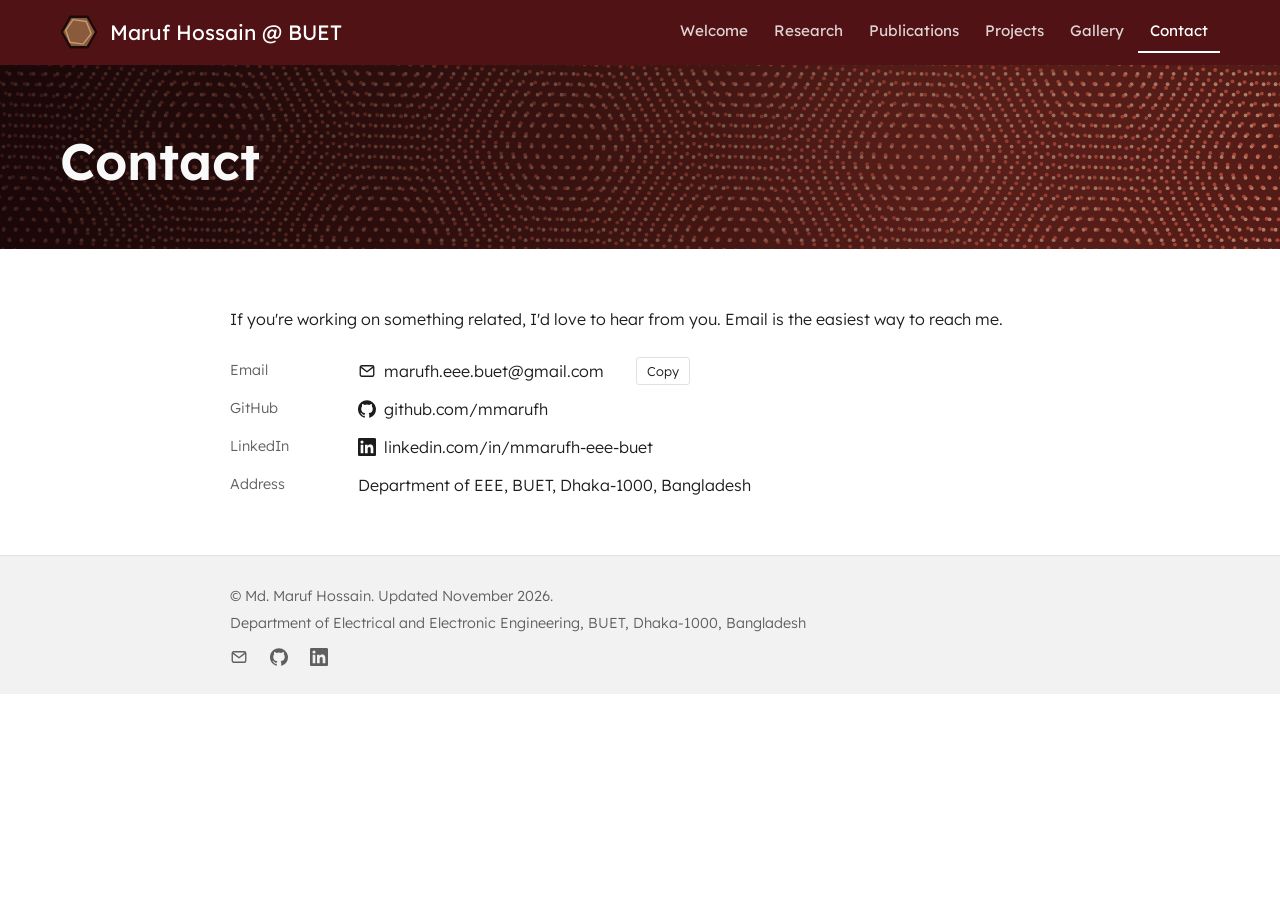
==== contact.html @ a51764e7 "Add files via upload" ====
<!doctype html>
<html lang="en">
<head>
<meta charset="utf-8">
<meta name="viewport" content="width=device-width, initial-scale=1, viewport-fit=cover">
<meta name="description" content="Md. Maruf Hossain, B.Sc. EEE (BUET). Twistronics, non-linear optics, low energy electronics and in-memory computing.">
<title>Contact | Md. Maruf Hossain</title>
<link rel="preconnect" href="https://fonts.googleapis.com">
<link rel="preconnect" href="https://fonts.gstatic.com" crossorigin>
<link rel="stylesheet" href="https://fonts.googleapis.com/css2?family=Lexend:wght@300;400;500;600&display=swap">
<link rel="stylesheet" href="style.css">
</head>
<body>
<!-- Icons used for the email, GitHub and LinkedIn links -->
<svg width="0" height="0" style="position:absolute" aria-hidden="true">
  <symbol id="i-mail" viewBox="0 0 24 24"><rect x="3" y="5" width="18" height="14" rx="2"/><path d="M3.5 6.5 12 13l8.5-6.5"/></symbol>
  <symbol id="i-github" viewBox="0 0 24 24"><path d="M12 .3a12 12 0 0 0-3.8 23.38c.6.12.83-.26.83-.57l-.02-2.04c-3.34.72-4.04-1.61-4.04-1.61-.55-1.39-1.33-1.76-1.33-1.76-1.09-.74.08-.73.08-.73 1.2.09 1.84 1.24 1.84 1.24 1.07 1.83 2.8 1.3 3.49 1 .1-.78.42-1.3.76-1.6-2.67-.3-5.47-1.33-5.47-5.93 0-1.31.47-2.38 1.24-3.22-.14-.3-.54-1.52.1-3.18 0 0 1-.32 3.3 1.23a11.5 11.5 0 0 1 6 0c2.28-1.55 3.29-1.23 3.29-1.23.64 1.66.24 2.88.12 3.18a4.65 4.65 0 0 1 1.23 3.22c0 4.61-2.8 5.63-5.48 5.92.42.36.81 1.1.81 2.22l-.01 3.29c0 .31.2.69.82.57A12 12 0 0 0 12 .3"/></symbol>
  <symbol id="i-linkedin" viewBox="0 0 24 24"><path d="M20.45 20.45h-3.55v-5.57c0-1.33-.03-3.04-1.85-3.04-1.85 0-2.14 1.45-2.14 2.94v5.67H9.35V9h3.41v1.56h.05c.48-.9 1.64-1.85 3.37-1.85 3.6 0 4.27 2.37 4.27 5.46v6.28zM5.34 7.43a2.06 2.06 0 1 1 0-4.13 2.06 2.06 0 0 1 0 4.13zm1.78 13.02H3.56V9h3.56v11.45zM22.22 0H1.77C.79 0 0 .77 0 1.73v20.54C0 23.23.79 24 1.77 24h20.45c.98 0 1.78-.77 1.78-1.73V1.73C24 .77 23.2 0 22.22 0z"/></symbol>
</svg>

<header class="bar">
  <div class="inner">
    <a class="brand" href="index.html">
      <svg class="logo" viewBox="0 0 40 40" aria-hidden="true">
        <polygon points="11,4 29,4 38,20 29,36 11,36 2,20" fill="#8a5a3c" stroke="#1c0a0b" stroke-width="2.5"/>
        <polygon points="12,8 26,8 33,20 26,32 12,32 6,20" fill="none" stroke="#c49a74" stroke-width="1.5" transform="rotate(8 20 20)"/>
      </svg>
      Maruf Hossain @ BUET
    </a>
    <nav aria-label="Pages">
      <ul>
        <li><a href="index.html">Welcome</a></li>
        <li><a href="research.html">Research</a></li>
        <li><a href="publications.html">Publications</a></li>
        <li><a href="projects.html">Projects</a></li>
        <li><a href="gallery.html">Gallery</a></li>
        <li><a href="contact.html" aria-current="page">Contact</a></li>
      </ul>
    </nav>
  </div>
</header>

<div class="banner small">
  <canvas id="moire" aria-hidden="true"></canvas>
  <div class="wrap">
    <h1>Contact</h1>
  </div>
</div>

<main>
  <!-- CONTACT -->
  <section class="page" id="contact">
    <div class="wrap">
      <p style="margin-bottom:24px">If you're working on something related, I'd love to hear from you. Email is the easiest way to reach me.</p>
      <div class="contact-grid">
        <span class="k">Email</span>
        <span class="social"><a href="mailto:marufh.eee.buet@gmail.com"><svg class="i stroke"><use href="#i-mail"/></svg><code>marufh.eee.buet@gmail.com</code></a><button class="copy" type="button" data-copy="marufh.eee.buet@gmail.com">Copy</button></span>
        <span class="k">GitHub</span>
        <span class="social"><a href="https://github.com/mmarufh" target="_blank" rel="noopener"><svg class="i"><use href="#i-github"/></svg>github.com/mmarufh</a></span>
        <span class="k">LinkedIn</span>
        <span class="social"><a href="https://www.linkedin.com/in/mmarufh-eee-buet" target="_blank" rel="noopener"><svg class="i"><use href="#i-linkedin"/></svg>linkedin.com/in/mmarufh-eee-buet</a></span>
        <span class="k">Address</span>
        <span>Department of EEE, BUET, Dhaka-1000, Bangladesh</span>
      </div>
    </div>
  </section>
</main>

<footer>
  <div class="wrap">
    <span>© Md. Maruf Hossain. Updated November 2026.</span>
    <span>Department of Electrical and Electronic Engineering, BUET, Dhaka-1000, Bangladesh</span>
    <div class="social" style="margin-top:10px">
      <a href="mailto:marufh.eee.buet@gmail.com" aria-label="Email"><svg class="i stroke"><use href="#i-mail"/></svg></a>
      <a href="https://github.com/mmarufh" target="_blank" rel="noopener" aria-label="GitHub"><svg class="i"><use href="#i-github"/></svg></a>
      <a href="https://www.linkedin.com/in/mmarufh-eee-buet" target="_blank" rel="noopener" aria-label="LinkedIn"><svg class="i"><use href="#i-linkedin"/></svg></a>
    </div>
  </div>
</footer>

<script src="site.js"></script>
</body>
</html>
---- style.css ----
/* Shared look for every page. Colours are the variables in :root below. */
/* Layout: matches the LeeLab Google Sites theme. Maroon top bar with the site name and tabs,
   a full-width banner with a large white title, then one narrow light column of content
   with coral-red section headings. Single light theme on purpose, like the original. */
:root{
  --maroon:#501214;
  --maroon-dark:#3a0c0e;
  --heading:#d13619;
  --link:#ea664d;
  --ink:#1c1c1c;
  --muted:#5f5f5f;
  --bg:#ffffff;
  --band:#f2f2f2;
  --line:#e2e0e0;
  --f:"Lexend", "Segoe UI", Arial, sans-serif;
  color-scheme:light;
}
*{box-sizing:border-box}
html{scroll-behavior:smooth;scroll-padding-top:76px}
@media (prefers-reduced-motion: reduce){html{scroll-behavior:auto}}
body{background:var(--bg);color:var(--ink);font-family:var(--f);font-weight:300;font-size:16px;line-height:1.75}
body::before{content:"";position:fixed;inset:0 0 auto;height:env(safe-area-inset-top,0px);z-index:10;background:var(--maroon)}
a{color:var(--link);text-underline-offset:2px}
a:focus-visible,button:focus-visible{outline:2px solid var(--link);outline-offset:3px;border-radius:3px}
h1,h2,h3{font-family:var(--f);margin:0;line-height:1.25;text-wrap:balance}
p{margin:0}
strong,b{font-weight:500}
.wrap{max-width:860px;margin:0 auto;padding-left:max(20px,env(safe-area-inset-left,0px));padding-right:max(20px,env(safe-area-inset-right,0px))}
.wrap.wide{max-width:1040px}

/* top bar */
header.bar{position:sticky;top:env(safe-area-inset-top,0px);z-index:5;background:var(--maroon);color:#fff}
header.bar .inner{max-width:1200px;margin:0 auto;display:flex;align-items:center;justify-content:space-between;gap:16px;flex-wrap:wrap;padding-block:12px;padding-left:max(20px,env(safe-area-inset-left,0px));padding-right:max(20px,env(safe-area-inset-right,0px))}
.brand{display:flex;align-items:center;gap:12px;color:#fff;text-decoration:none;font-size:1.3rem;font-weight:400}
.logo{width:38px;height:38px;flex:none}
nav ul{list-style:none;margin:0;padding:0;display:flex;gap:2px;flex-wrap:wrap}
nav a{display:block;padding:6px 12px;color:rgba(255,255,255,.82);text-decoration:none;font-size:.95rem;font-weight:400;border-bottom:2px solid transparent}
nav a:hover{color:#fff;border-bottom-color:#fff}

/* banner */
.banner{position:relative;overflow:hidden;background:var(--maroon-dark);color:#f9f9f9}
#moire{position:absolute;inset:0;width:100%;height:100%;display:block}
.banner::after{content:"";position:absolute;inset:0;background:linear-gradient(90deg,rgba(20,6,7,.78) 0%,rgba(20,6,7,.45) 55%,rgba(20,6,7,.15) 100%)}
.banner .wrap{position:relative;z-index:1;max-width:1200px;padding-block:96px 88px}
.banner h1{font-size:clamp(2.6rem,7vw,4rem);font-weight:600;color:#f9f9f9;max-width:14ch}
.banner p{margin-top:16px;font-size:1.1rem;max-width:52ch;color:rgba(249,249,249,.9)}

/* sections */
section.page{padding-block:56px}
section.page.band{background:var(--band)}
h2.title{font-size:clamp(1.9rem,4vw,2.4rem);font-weight:400;color:var(--ink);margin-bottom:28px}
h2.sub{font-size:1.85rem;font-weight:300;color:var(--heading);margin:44px 0 14px}
h2.sub:first-child{margin-top:0}
h3{font-weight:500;font-size:1.12rem}
.justify{text-align:justify;hyphens:auto}
.lead p+p{margin-top:14px}

/* welcome */
.portrait{display:block;width:100%;max-width:360px;height:auto;margin:0 auto 32px;border-radius:4px}
.addr{display:grid;gap:4px;font-size:.98rem}
.links{display:flex;gap:18px;flex-wrap:wrap;margin-top:10px}
ul.plain{margin:0;padding-left:22px;display:grid;gap:6px}
ul.plain .meta{display:block;color:var(--muted);font-size:.92rem}

/* research */
.interests{display:grid;grid-template-columns:1fr 1fr;gap:28px 36px;margin-top:8px}
.interests > div{min-width:0}
.interests h3{color:var(--ink);margin-bottom:6px}
.interests p{color:var(--muted);font-size:.96rem}

.pipeline{display:grid;grid-template-columns:repeat(5,1fr);margin-top:8px;border:1px solid var(--line);background:var(--bg)}
.step{padding:16px 14px;border-left:1px solid var(--line);min-width:0}
.step:first-child{border-left:0}
.step .n{font-size:.78rem;color:var(--heading);font-weight:500;letter-spacing:.06em}
.step strong{display:block;font-size:.98rem;margin-top:2px}
.step span{display:block;color:var(--muted);font-size:.86rem;line-height:1.5;margin-top:4px}

.work{display:grid;gap:30px;margin-top:8px}
.work article{min-width:0}
.work .when{font-size:.86rem;color:var(--muted)}
.work .when b{color:var(--heading);font-weight:500}
.work h3{font-size:1.2rem;margin:4px 0 8px}
.work .who{color:var(--muted);font-size:.92rem;margin-top:6px}
.work .tools{font-size:.86rem;color:var(--muted);margin-top:4px;font-style:italic}

.pub{border-left:3px solid var(--maroon);padding:6px 0 6px 18px}
.pub .t{font-weight:400;font-size:1.06rem}
.pub .a{color:var(--muted);font-size:.94rem;margin-top:4px}
.pub .a u{text-decoration:none;color:var(--ink);font-weight:500}

/* projects */
.projects{display:grid;grid-template-columns:1fr 1fr;gap:20px}
.proj{display:flex;flex-direction:column;background:var(--bg);border:1px solid var(--line);border-top:3px solid var(--maroon);padding:22px;min-width:0}
.proj.feature{grid-column:1 / -1;border-top-color:var(--heading)}
.proj .kind{font-size:.78rem;letter-spacing:.06em;text-transform:uppercase;color:var(--heading);font-weight:400}
.proj h3{font-size:1.15rem;margin-top:6px}
.proj p{color:var(--muted);font-size:.95rem;margin-top:8px}
.proj ul{margin:10px 0 0;padding-left:18px;font-size:.93rem;display:grid;gap:4px;flex:1}
.proj .tools{font-size:.84rem;color:var(--muted);font-style:italic;margin-top:12px}
.files{display:flex;flex-wrap:wrap;gap:8px;margin-top:16px}
.files a{font-size:.88rem;font-weight:400;text-decoration:none;padding:7px 16px;background:var(--maroon);color:#fff;border-radius:3px}
.files a:hover{background:var(--heading)}
.files .pending{font-size:.86rem;color:var(--muted);font-style:italic}

/* skills */
.skills{display:grid;grid-template-columns:repeat(4,1fr);gap:24px}
.skills > div{min-width:0}
.skills h3{font-size:1rem;color:var(--heading);font-weight:400;margin-bottom:6px}
.skills ul{list-style:none;margin:0;padding:0;display:grid;gap:3px;font-size:.95rem}

/* contact */
.contact-grid{display:grid;grid-template-columns:110px 1fr;gap:10px 18px;align-items:center}
.contact-grid > *{min-width:0}
.contact-grid .k{color:var(--muted);font-size:.9rem}
.contact-grid code{font-family:var(--f);font-size:1rem;user-select:all;overflow-wrap:anywhere}
.copy{font:inherit;font-size:.8rem;margin-left:10px;padding:2px 10px;border:1px solid var(--line);border-radius:3px;background:var(--bg);color:var(--ink);cursor:pointer}
.copy:hover{border-color:var(--link);color:var(--link)}

/* icon links, like the CV header */
.social{display:flex;flex-wrap:wrap;gap:10px 22px;align-items:center}
.social a{display:inline-flex;align-items:center;gap:8px;text-decoration:none;color:inherit}
.social a:hover{color:var(--link)}
.banner .social{margin-top:22px;color:#f9f9f9}
.banner .social a:hover{color:#f3c7a6}
svg.i{width:18px;height:18px;flex:none;fill:currentColor}
svg.i.stroke{fill:none;stroke:currentColor;stroke-width:1.8;stroke-linejoin:round;stroke-linecap:round}
.addr .social{margin-top:12px}

footer{background:var(--band);border-top:1px solid var(--line);color:var(--muted);font-size:.9rem}
footer .wrap{padding-block:28px;display:grid;gap:2px}

@media (max-width:760px){
  nav{width:100%}
  .interests,.projects{grid-template-columns:1fr}
  .skills{grid-template-columns:1fr 1fr}
  .pipeline{grid-template-columns:1fr}
  .step{border-left:0;border-top:1px solid var(--line)}
  .step:first-child{border-top:0}
  .contact-grid{grid-template-columns:1fr;gap:2px}
  .contact-grid .k{margin-top:10px}
  .justify{text-align:left}
}
@media (max-width:440px){.skills{grid-template-columns:1fr}}

/* multi-page additions */
nav a[aria-current="page"]{color:#fff;border-bottom-color:#fff}
.banner.small .wrap{padding-block:64px 56px}
.banner.small h1{font-size:clamp(2.2rem,5.5vw,3.2rem);max-width:none}
.more{display:inline-block;margin-top:14px;font-weight:400}

/* gallery */
.gallery{columns:3 280px;column-gap:18px}
.gallery figure{break-inside:avoid;margin:0 0 18px;background:var(--bg);border:1px solid var(--line)}
.gallery button{display:block;width:100%;padding:0;border:0;background:none;cursor:zoom-in}
.gallery img{display:block;width:100%;height:auto}
.gallery figcaption{padding:10px 14px 12px;font-size:.92rem;color:var(--muted);line-height:1.55}
.lightbox{position:fixed;inset:0;z-index:20;background:rgba(18,6,7,.92);display:flex;flex-direction:column;align-items:center;justify-content:center;gap:12px;
  padding:calc(16px + env(safe-area-inset-top,0px)) max(16px,env(safe-area-inset-right,0px)) calc(16px + env(safe-area-inset-bottom,0px)) max(16px,env(safe-area-inset-left,0px))}
.lightbox img{max-width:100%;max-height:calc(100% - 70px);object-fit:contain}
.lightbox p{color:#f1e7e2;margin:0;text-align:center;max-width:70ch;font-size:.95rem}
.lightbox .lb-btn{position:absolute;background:rgba(255,255,255,.12);color:#fff;border:0;border-radius:50%;width:44px;height:44px;font:inherit;font-size:1.4rem;cursor:pointer}
.lightbox .lb-btn:hover{background:rgba(255,255,255,.25)}
.lb-close{top:calc(14px + env(safe-area-inset-top,0px));right:max(14px,env(safe-area-inset-right,0px))}
.lb-prev{left:max(14px,env(safe-area-inset-left,0px));top:50%}
.lb-next{right:max(14px,env(safe-area-inset-right,0px));top:50%}
body{margin:0}
img{max-width:100%}
[hidden]{display:none!important}
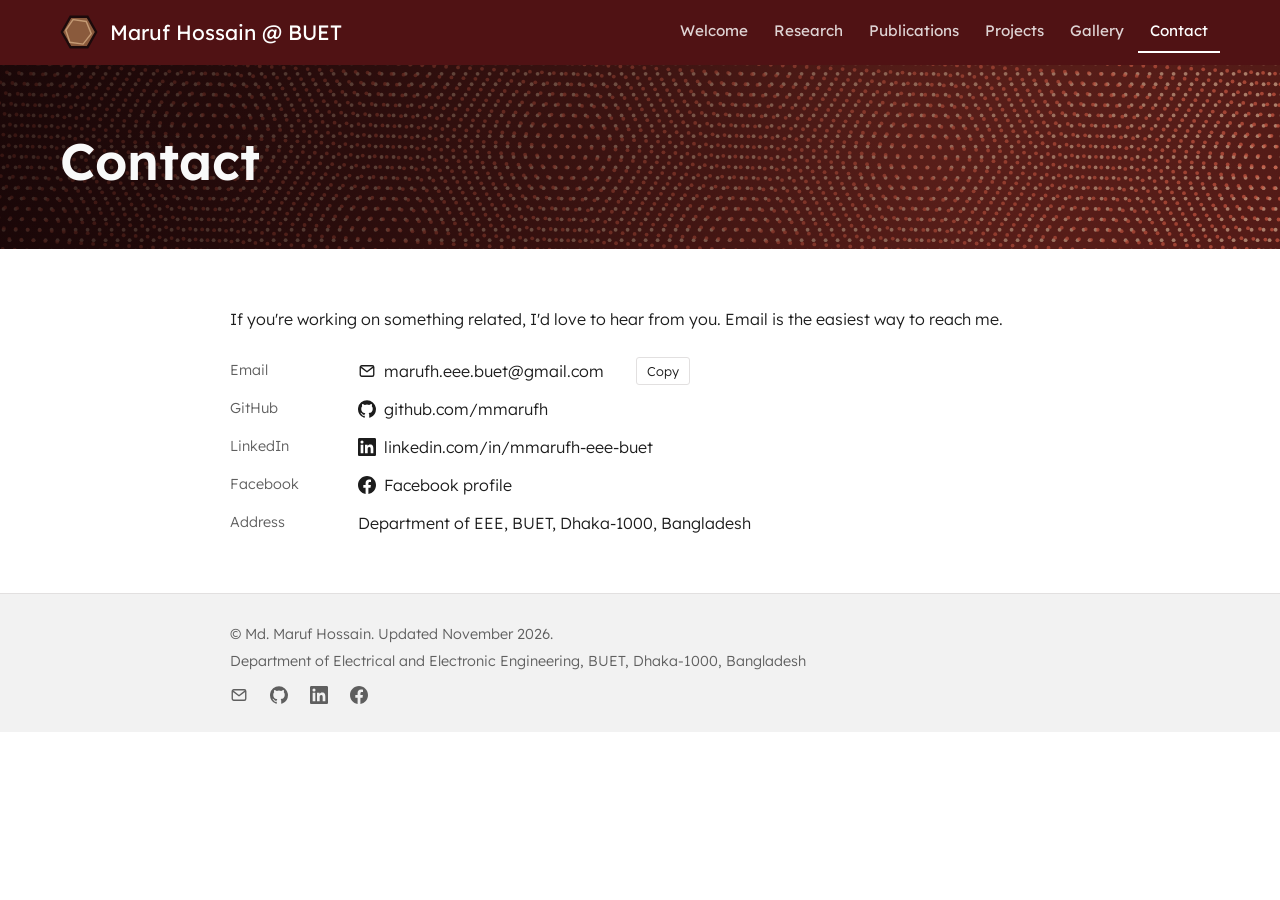
==== commit cecfee45: "Add Facebook profile to contact page" ====
--- a/contact.html
+++ b/contact.html
@@ -11,11 +11,12 @@
 <link rel="stylesheet" href="style.css">
 </head>
 <body>
-<!-- Icons used for the email, GitHub and LinkedIn links -->
+<!-- Icons used for the email, GitHub, LinkedIn and Facebook links -->
 <svg width="0" height="0" style="position:absolute" aria-hidden="true">
   <symbol id="i-mail" viewBox="0 0 24 24"><rect x="3" y="5" width="18" height="14" rx="2"/><path d="M3.5 6.5 12 13l8.5-6.5"/></symbol>
-  <symbol id="i-github" viewBox="0 0 24 24"><path d="M12 .3a12 12 0 0 0-3.8 23.38c.6.12.83-.26.83-.57l-.02-2.04c-3.34.72-4.04-1.61-4.04-1.61-.55-1.39-1.33-1.76-1.33-1.76-1.09-.74.08-.73.08-.73 1.2.09 1.84 1.24 1.84 1.24 1.07 1.83 2.8 1.3 3.49 1 .1-.78.42-1.3.76-1.6-2.67-.3-5.47-1.33-5.47-5.93 0-1.31.47-2.38 1.24-3.22-.14-.3-.54-1.52.1-3.18 0 0 1-.32 3.3 1.23a11.5 11.5 0 0 1 6 0c2.28-1.55 3.29-1.23 3.29-1.23.64 1.66.24 2.88.12 3.18a4.65 4.65 0 0 1 1.23 3.22c0 4.61-2.8 5.63-5.48 5.92.42.36.81 1.1.81 2.22l-.01 3.29c0 .31.2.69.82.57A12 12 0 0 0 12 .3"/></symbol>
+  <symbol id="i-github" viewBox="0 0 24 24"><path d="M12 .3a12 12 0 0 0-3.8 23.38c.6.12.83-.26.83-.57l-.02-2.04c-3.34.72-4.04-1.61-4.04-1.61-.55-1.39-1.33-1.76-1.33-1.76-1.09-.74.08-.73.08-.73 1.2.09 1.84 1.24 1.84 1.24 1.07 1.83 2.8 1.3 3.49 1 .11-.78.42-1.3.76-1.6-2.67-.3-5.47-1.33-5.47-5.93 0-1.31.47-2.38 1.24-3.22-.14-.3-.54-1.52.1-3.18 0 0 1.01-.32 3.3 1.23a11.5 11.5 0 0 1 6 0c2.28-1.55 3.29-1.23 3.29-1.23.64 1.66.24 2.88.12 3.18a4.65 4.65 0 0 1 1.23 3.22c0 4.61-2.8 5.63-5.48 5.92.42.36.81 1.1.81 2.22l-.01 3.29c0 .31.2.69.82.57A12 12 0 0 0 12 .3"/></symbol>
   <symbol id="i-linkedin" viewBox="0 0 24 24"><path d="M20.45 20.45h-3.55v-5.57c0-1.33-.03-3.04-1.85-3.04-1.85 0-2.14 1.45-2.14 2.94v5.67H9.35V9h3.41v1.56h.05c.48-.9 1.64-1.85 3.37-1.85 3.6 0 4.27 2.37 4.27 5.46v6.28zM5.34 7.43a2.06 2.06 0 1 1 0-4.13 2.06 2.06 0 0 1 0 4.13zm1.78 13.02H3.56V9h3.56v11.45zM22.22 0H1.77C.79 0 0 .77 0 1.73v20.54C0 23.23.79 24 1.77 24h20.45c.98 0 1.78-.77 1.78-1.73V1.73C24 .77 23.2 0 22.22 0z"/></symbol>
+  <symbol id="i-facebook" viewBox="0 0 24 24"><path d="M24 12.07C24 5.4 18.63 0 12 0S0 5.4 0 12.07c0 6.02 4.39 11 10.13 11.93v-8.43H7.08v-3.5h3.05V9.4c0-3.03 1.79-4.7 4.53-4.7 1.31 0 2.68.24 2.68.24v2.97h-1.51c-1.49 0-1.95.93-1.95 1.88v2.27h3.32l-.53 3.5h-2.79V24C19.61 23.07 24 18.09 24 12.07z"/></symbol>
 </svg>
 
 <header class="bar">
@@ -59,6 +60,8 @@
         <span class="social"><a href="https://github.com/mmarufh" target="_blank" rel="noopener"><svg class="i"><use href="#i-github"/></svg>github.com/mmarufh</a></span>
         <span class="k">LinkedIn</span>
         <span class="social"><a href="https://www.linkedin.com/in/mmarufh-eee-buet" target="_blank" rel="noopener"><svg class="i"><use href="#i-linkedin"/></svg>linkedin.com/in/mmarufh-eee-buet</a></span>
+        <span class="k">Facebook</span>
+        <span class="social"><a href="https://www.facebook.com/share/1EQhnkhLwz/" target="_blank" rel="noopener"><svg class="i"><use href="#i-facebook"/></svg>Facebook profile</a></span>
         <span class="k">Address</span>
         <span>Department of EEE, BUET, Dhaka-1000, Bangladesh</span>
       </div>
@@ -74,6 +77,7 @@
       <a href="mailto:marufh.eee.buet@gmail.com" aria-label="Email"><svg class="i stroke"><use href="#i-mail"/></svg></a>
       <a href="https://github.com/mmarufh" target="_blank" rel="noopener" aria-label="GitHub"><svg class="i"><use href="#i-github"/></svg></a>
       <a href="https://www.linkedin.com/in/mmarufh-eee-buet" target="_blank" rel="noopener" aria-label="LinkedIn"><svg class="i"><use href="#i-linkedin"/></svg></a>
+      <a href="https://www.facebook.com/share/1EQhnkhLwz/" target="_blank" rel="noopener" aria-label="Facebook"><svg class="i"><use href="#i-facebook"/></svg></a>
     </div>
   </div>
 </footer>
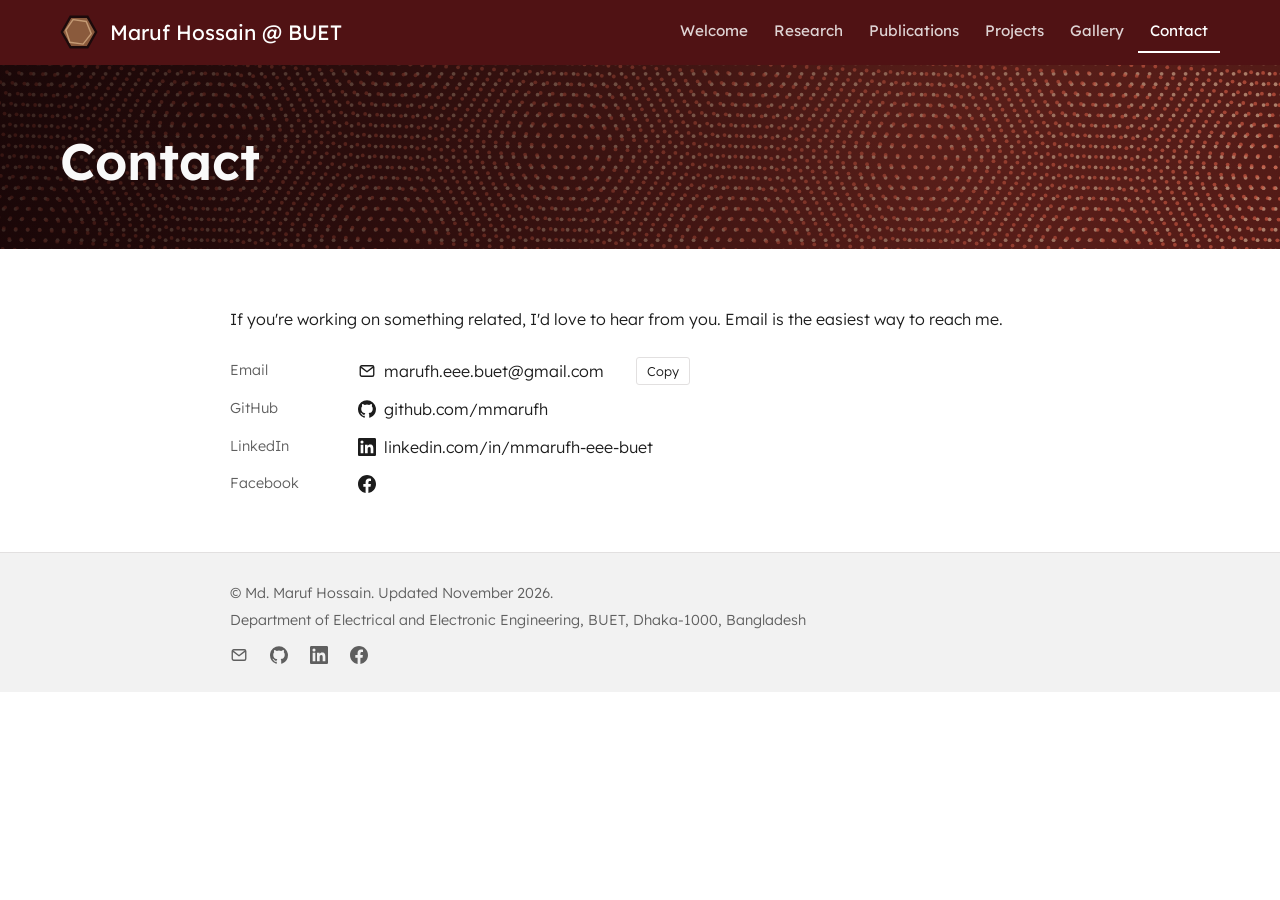
==== commit a1f3dea0: "Update contact.html by removing address and fixing links Removed address information and adjusted Fa" ====
--- a/contact.html
+++ b/contact.html
@@ -61,9 +61,8 @@
         <span class="k">LinkedIn</span>
         <span class="social"><a href="https://www.linkedin.com/in/mmarufh-eee-buet" target="_blank" rel="noopener"><svg class="i"><use href="#i-linkedin"/></svg>linkedin.com/in/mmarufh-eee-buet</a></span>
         <span class="k">Facebook</span>
-        <span class="social"><a href="https://www.facebook.com/share/1EQhnkhLwz/" target="_blank" rel="noopener"><svg class="i"><use href="#i-facebook"/></svg>Facebook profile</a></span>
-        <span class="k">Address</span>
-        <span>Department of EEE, BUET, Dhaka-1000, Bangladesh</span>
+        <span class="social"><a href="https://www.facebook.com/share/1EQhnkhLwz/" target="_blank" rel="noopener"><svg class="i"><use href="#i-facebook"/></svg></a></span>
+
       </div>
     </div>
   </section>
